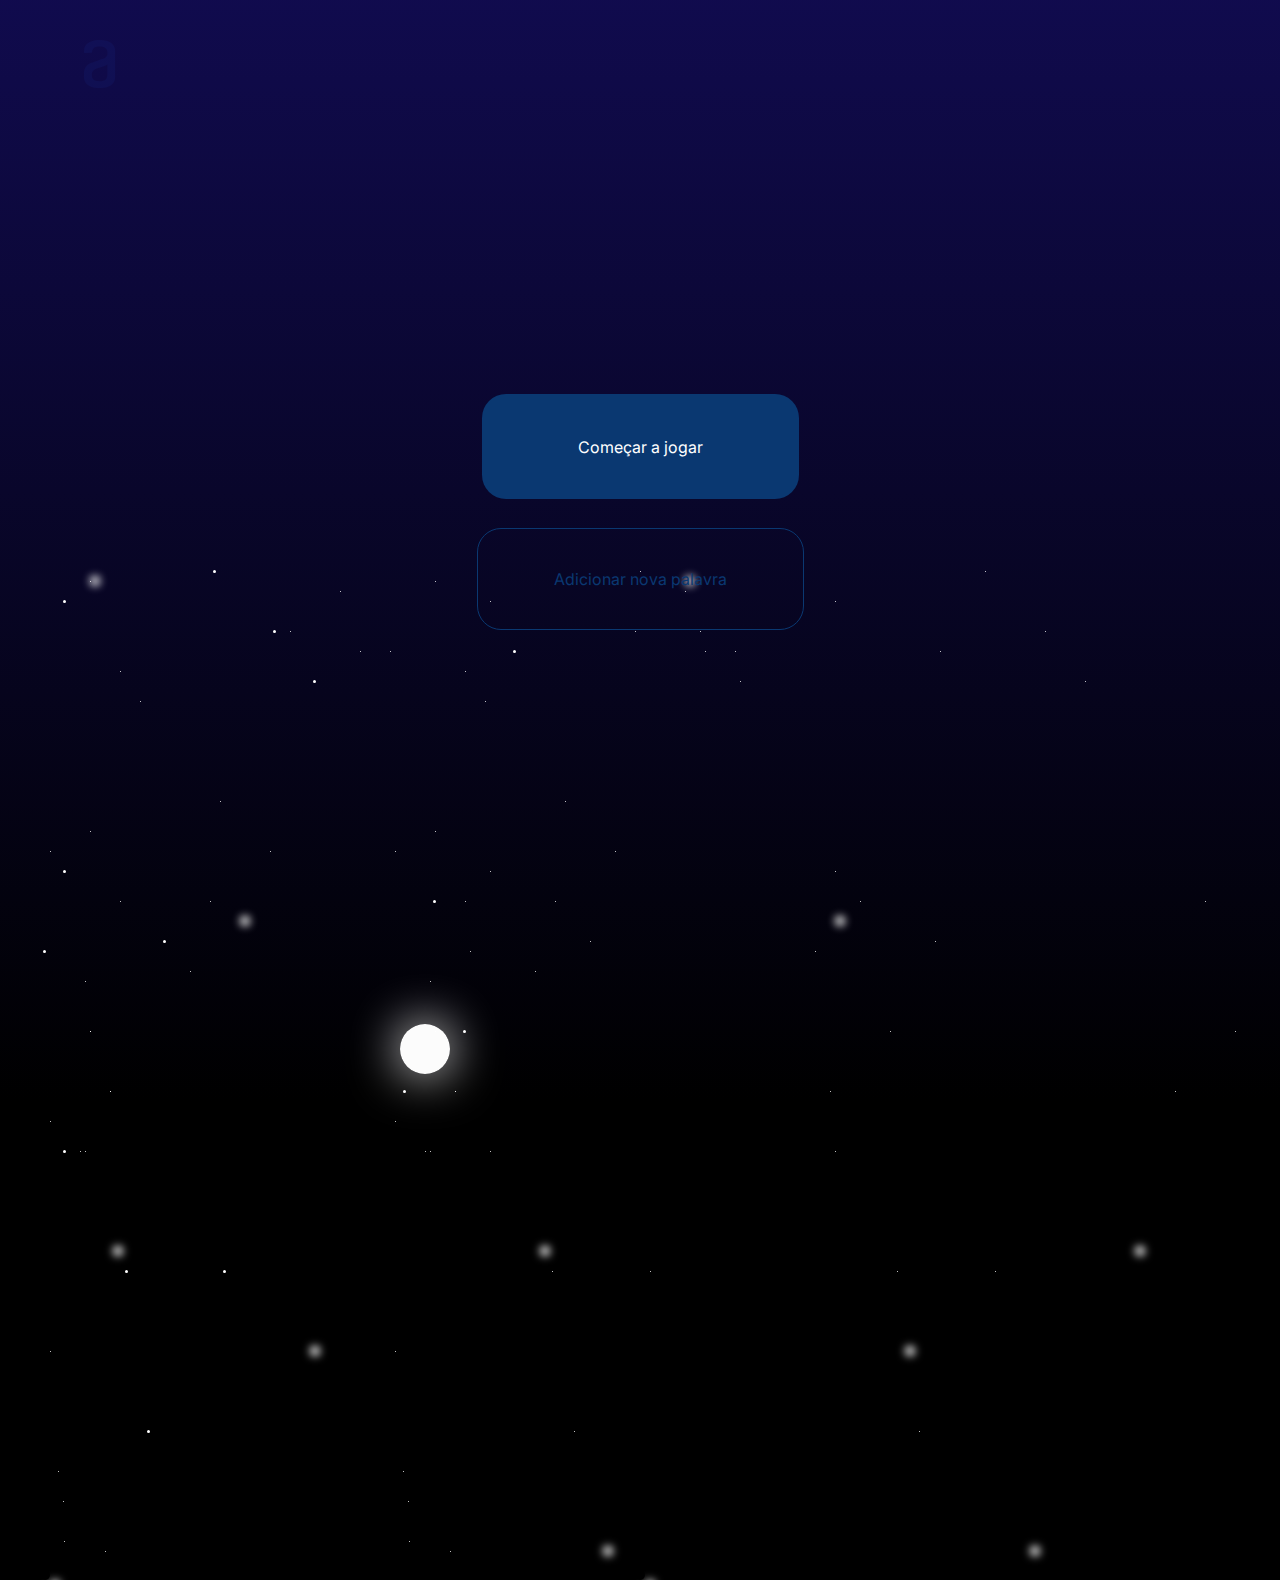
==== index.html @ 5ab91a94 "Criada jogo da forca" ====
<!DOCTYPE html>
<html lang="PT-br">
<head>
    <meta charset="UTF-8">
    <meta http-equiv="X-UA-Compatible" content="IE=edge">
    <meta name="viewport" content="width=device-width, initial-scale=1.0">
    <link href="https://fonts.googleapis.com/css2?family=Inter&display=swap" rel="stylesheet">
    <link rel="stylesheet" href="style.css" >
    <link rel="stylesheet" href="ceu.css" >
    <link rel="stylesheet" href="teclado.css" >
    <title>Jogo da Forca</title>
</head>
<body>
    <img src="images/logo.svg" class="logo">
    <div class="container" >
        <div class="lua" ></div>
        <div class="stars" ></div>
        <div class="stars2" ></div>
        <div class="stars3" ></div>
        <div class="starsBig" ></div>
        <div class="starsBig2" ></div>
        <div class="starsBig3" ></div>
        <div id="aparece-forca" class="canvas" display="none">
            <canvas id="forca" height="860px" width="1200" display="none"></canvas>
            <div class="sublinhado"></div>
            
        </div>
        <div id="area">
            <button class="onTeclado" title="Mostrar ">&#9000; &#9660;</button>
            <button class="offTeclado " title="Ocultar ">&#9000; &#9650;</button>
            
        </div>
        <form action="" method="post" id="formularios">
          
            <fieldset id="teclado">
                    
                    <fieldset>
                            <input type="button" name="Q" value="Q" />
                            <input type="button" name="W" value="W" />
                            <input type="button" name="E" value="E" />
                            <input type="button" name="R" value="R" />
                            <input type="button" name="T" value="T" />
                            <input type="button" name="Y" value="Y" />
                            <input type="button" name="U" value="U" />
                            <input type="button" name="I" value="I" />
                            <input type="button" name="O" value="O" />
                            <input type="button" name="P" value="P" />
                    </fieldset>
                    <fieldset>
                            <input type="button" name="A" value="A" />
                            <input type="button" name="S" value="S" />
                            <input type="button" name="D" value="D" />
                            <input type="button" name="F" value="F" />
                            <input type="button" name="G" value="G" />
                            <input type="button" name="H" value="H" />
                            <input type="button" name="J" value="J" />
                            <input type="button" name="K" value="K" />
                            <input type="button" name="L" value="L" />
                    </fieldset>
                    <fieldset>                      
                            <input type="button" name="Z" value="Z" />
                            <input type="button" name="X" value="X" />
                            <input type="button" name="C" value="C" />
                            <input type="button" name="V" value="V" />                      
                            <input type="button" name="B" value="B" />
                            <input type="button" name="N" value="N" />
                            <input type="button" name="M" value="M" />
                    </fieldset>
            </fieldset>
           
        </form>
        <div class="buttom1">Adicionar nova palavra</div>
        <div class="buttom2">Começar a jogar</div>
    </div>
    <script src="script.js"></script>
    <script src="teclado.js"></script>

</body>
</html>
---- style.css ----
* {
    box-sizing: border-box;
    
}

body {
    margin: 0;
    padding: 0;
    background-color: #000;
   
}
.logo {
    position: absolute;
    left: 40px;
    top: 40px;
}

.container {
    display: flex;
    justify-content: center;
    flex-direction: column;
    align-items: center;
    font-family: 'Inter', sans-serif;
    position: relative;
    min-width: 1200px;
    min-height: 1024px;
    padding: 119px;
    background:  linear-gradient(rgba(18, 12, 86, 0.9), rgba(0, 0, 0, 0.9));
    
}

  
.buttom1 {
    display: flex;
    flex-direction: row;
    padding: 24px;
    align-items: center;
    justify-content: center;
    position: absolute;
    width: 327px;
    height: 102px;
    top: 528px;
    color: #0a3871;
    border: 1px solid #0a3871;
    border-radius: 24px;
    cursor: pointer;
}
.buttom2 {
    display: flex;
    flex-direction: row;
    padding: 24px;
    align-items: center;
    justify-content: center;
    position: absolute;
    width: 317px;
    height: 105px;
    top: 394px;
    color: #fff;
    background-color:  #0a3871;;
    border-radius: 24px;
    cursor: pointer;
}
.action {
    display: flex;
    position: absolute;
    flex-direction: row;
    align-items: flex-start;
    padding: 0;
    width: 688px;
    height: 67px;
    bottom: 53px;
    left: calc(100%/2 - (344px));
    justify-content: space-between;
}
.buttomNew1 {
    position: static;
    display: flex;
    flex-direction: row;
    align-items: center;
    justify-content: center;
    width: 332px;
    height: 67px;
    border-radius: 24px;
    border: 1px solid #0a3871;
    color: #0a3871;
    cursor: pointer;
    order: 1;
    
    
}
.buttomNew2 {
    position: static;
    display: flex;
    flex-direction: row;
    align-items: center;
    justify-content: center;
    width: 332px;
    height: 67px;
    border-radius: 24px;
    background-color: #0a3871;
    color: #fff;
    cursor: pointer;
    order: 0;
   
    
}
.buttomNew3 {
    position: static;
    display: flex;
    flex-direction: row;
    align-items: center;
    justify-content: center;
    width: 332px;
    height: 67px;
    border-radius: 24px;
    border: 1px solid #0a3871;
    color: #0a3871;
    cursor: pointer;
    order: 1;
   
    
}
.buttomNew4 {
    position: static;
    display: flex;
    flex-direction: row;
    align-items: center;
    justify-content: center;
    width: 332px;
    height: 67px;
    border-radius: 24px;
    background-color: #0a3871;
    color: #fff;
    cursor: pointer;
    order: 0;
   
}

.aviso {
    display: none;
    align-items: center;
    justify-content: space-between;
    position: absolute;
    width: 145px;
    height: 18px;
    color: #0a3871;
    left: calc(100%/2 - (344px));
    top: 667px;
}
.adicionar_palavra {
    display: none;
    position: absolute;
    width: 413px;
    height: 48px;
    left: 376px;
    top: 256px;

    font-family: 'Inter';
    font-style: normal;
    font-weight: 400;
    font-size: 31px;
    line-height: 150%;
    color: #0a3871;
    border: none;
    outline: none;
    background: transparent;
    
}
input::placeholder {
    color: #0a3871;
}
.text {
    display: none;
    position: absolute;
    font-size: 12px;
    color: #f00;
    align-items: center;
    height: 30px;
    order: 1;
    background: #ccc;
    top: 220px;
    left: 240px;
}






@media (min-width: 320px) and (max-width: 425px) {
    .container {
        min-width: 680px;
        min-height: 554px;
    }
    canvas {
        width: 591px;
        height: 500px;
        top: 95px;
        position: absolute;
        left: calc(100%/2 - (255px));
    }
    #area {
        position: absolute;
        top: 720px;
    }
    #formularios {
        position: absolute;
        top: 740px;
    }
    #teclado {
        width: 494px;
    }
    .action {
        align-items: center;
        flex-direction: column;
        height: 150px;
        top: 535px;
    }
    .buttom1 {
        left: auto;
    }
    .buttom2 {
        left: auto;
    }
    .aviso {
        left: calc(100%/2 - (172px));
        top: 592px;
    }
    .adicionar_palavra {
        left: 0;
    }
}
---- ceu.css ----
.stars {
    position: absolute;
    content: "";
    left: calc(100%/6 - (600px));
    width: 3px;
    height: 3px;
    border-radius: 50%;
    box-shadow: 50px 30px white,
    250px 80px white,
    80px 120px white,
    600px 20px white,
    700px 130px white,
    450px 50px white,
    350px 100px white,
    900px 100px white,

    100px 150px white,
    50px 280px white,
    300px 40px white,
    550px 390px white,
    320px 100px white,
    230px 300px white,
    820px 350px white,

    180px 250px white,
    150px 420px white,
    660px 80px white,
    790px 540px white,
    450px 320px white,
    430px 400px white,
    850px 480px white,

    
    170px 350px white,
    50px 480px white,
    10px 300px white,
    70px 540px white,
    450px 600px white,
    610px 720px white,
    534px 880px white,

    80px 350px white,
    50px 480px white,
    10px 570px white,
    70px 540px white,
    45px 600px white,
    512px 720px white,
    24px 990px white,

    649px 1100px white,
    40px 600px white,
    10px 800px white,
    23px 950px white,
    45px 430px white,
    18px 920px white,
    65px 1000px white;

    animation: anim-stars 20s linear infinite;
}

.stars::after {
    content: "";
    position: absolute;
    top: 1024px;
    width: 3px;
    height: 3px;
    border-radius: 50%;
    box-shadow: 50px 30px white,
    250px 80px white,
    80px 120px white,
    600px 20px white,
    700px 130px white,
    450px 50px white,
    350px 100px white,
    900px 100px white,

    100px 150px white,
    50px 280px white,
    300px 40px white,
    550px 390px white,
    320px 100px white,
    230px 300px white,
    820px 350px white,

    180px 250px white,
    150px 420px white,
    660px 80px white,
    790px 540px white,
    450px 320px white,
    430px 400px white,
    850px 480px white,

    
    170px 350px white,
    50px 480px white,
    10px 300px white,
    70px 540px white,
    450px 600px white,
    610px 720px white,
    534px 880px white,

    80px 350px white,
    50px 480px white,
    10px 570px white,
    70px 540px white,
    45px 600px white,
    512px 720px white,
    24px 990px white,

    649px 1100px white,
    40px 600px white,
    10px 800px white,
    23px 950px white,
    45px 430px white,
    18px 920px white;
   
}

.stars2 {
    position: absolute;
    content: "";
    left: calc(100%/2 - (600px));
    width: 1px;
    height: 1px;
    border-radius: 50%;
    box-shadow: 50px 30px white,
    250px 80px white,
    80px 120px white,
    600px 20px white,
    700px 130px white,
    450px 50px white,
    350px 100px white,
    900px 100px white,

    100px 150px white,
    50px 280px white,
    300px 40px white,
    550px 390px white,
    320px 100px white,
    230px 300px white,
    820px 350px white,

    180px 250px white,
    150px 420px white,
    660px 80px white,
    790px 540px white,
    450px 320px white,
    430px 400px white,
    850px 480px white,

    
    170px 350px white,
    50px 480px white,
    10px 300px white,
    70px 540px white,
    450px 600px white,
    610px 720px white,
    534px 880px white,

    80px 350px white,
    50px 480px white,
    10px 570px white,
    70px 540px white,
    45px 600px white,
    512px 720px white,
    24px 990px white,

    649px 1100px white,
    40px 600px white,
    10px 800px white,
    23px 950px white,
    45px 430px white,
    18px 920px white,
    65px 1000px white;

    animation: anim-stars 20s linear infinite;
}

.stars2::after {
    content: "";
    position: absolute;
    top: 1024px;
    width: 1px;
    height: 1px;
    border-radius: 50%;
    box-shadow: 50px 30px white,
    250px 80px white,
    80px 120px white,
    600px 20px white,
    700px 130px white,
    450px 50px white,
    350px 100px white,
    900px 100px white,

    100px 150px white,
    50px 280px white,
    300px 40px white,
    550px 390px white,
    320px 100px white,
    230px 300px white,
    820px 350px white,

    180px 250px white,
    150px 420px white,
    660px 80px white,
    790px 540px white,
    450px 320px white,
    430px 400px white,
    850px 480px white,

    
    170px 350px white,
    50px 480px white,
    10px 300px white,
    70px 540px white,
    450px 600px white,
    610px 720px white,
    534px 880px white,

    80px 350px white,
    50px 480px white,
    10px 570px white,
    70px 540px white,
    45px 600px white,
    512px 720px white,
    24px 990px white,

    649px 1100px white,
    40px 600px white,
    10px 800px white,
    23px 950px white,
    45px 430px white,
    18px 920px white;
   
}
.stars3 {
    position: absolute;
    content: "";
    left: calc(100%/1.3 - (600px));
    width: 1px;
    height: 1px;
    border-radius: 50%;
    box-shadow: 50px 30px white,
    250px 80px white,
    80px 120px white,
    600px 20px white,
    700px 130px white,
    450px 50px white,
    350px 100px white,
    900px 100px white,

    100px 150px white,
    50px 280px white,
    300px 40px white,
    550px 390px white,
    320px 100px white,
    230px 300px white,
    820px 350px white,

    180px 250px white,
    150px 420px white,
    660px 80px white,
    790px 540px white,
    450px 320px white,
    430px 400px white,
    850px 480px white,

    
    170px 350px white,
    50px 480px white,
    10px 300px white,
    70px 540px white,
    450px 600px white,
    610px 720px white,
    534px 880px white,

    80px 350px white,
    50px 480px white,
    10px 570px white,
    70px 540px white,
    45px 600px white,
    512px 720px white,
    24px 990px white,

    649px 1100px white,
    40px 600px white,
    10px 800px white,
    23px 950px white,
    45px 430px white,
    18px 920px white,
    65px 1000px white;

    animation: anim-stars 20s linear infinite;
}

.stars3::after {
    content: "";
    position: absolute;
    top: 1024px;
    width: 1px;
    height: 1px;
    border-radius: 50%;
    box-shadow: 50px 30px white,
    250px 80px white,
    80px 120px white,
    600px 20px white,
    700px 130px white,
    450px 50px white,
    350px 100px white,
    900px 100px white,

    100px 150px white,
    50px 280px white,
    300px 40px white,
    550px 390px white,
    320px 100px white,
    230px 300px white,
    820px 350px white,

    180px 250px white,
    150px 420px white,
    660px 80px white,
    790px 540px white,
    450px 320px white,
    430px 400px white,
    850px 480px white,

    
    170px 350px white,
    50px 480px white,
    10px 300px white,
    70px 540px white,
    450px 600px white,
    610px 720px white,
    534px 880px white,

    80px 350px white,
    50px 480px white,
    10px 570px white,
    70px 540px white,
    45px 600px white,
    512px 720px white,
    24px 990px white,

    649px 1100px white,
    40px 600px white,
    10px 800px white,
    23px 950px white,
    45px 430px white,
    18px 920px white;
   
}

.starsBig {
    content: "";
    position: absolute;
    left: calc(100%/6 - (600px));
    width: 10px;
    height: 10px;
    border-radius: 50%;
    box-shadow: 50px 30px  8px white,
    200px 370px  8px white,
    270px 800px  8px white,
    500px 700px  8px white,
    990px 1000px  8px white;
    animation: anim-stars 5s linear infinite;
}
.starsBig::after {
    content: "";
    position: absolute;
    top: 1024px;
    width: 10px;
    height: 10px;
    border-radius: 50%;
    box-shadow: 10px 10px  8px white,
    200px 370px  8px white,
    270px 800px  8px white,
    500px 700px  8px white,
    990px 1000px  8px white;
    
}
.starsBig2 {
    content: "";
    position: absolute;
    left: calc(100%/2 - (600px));
    width: 10px;
    height: 10px;
    border-radius: 50%;
    box-shadow: 50px 30px  8px white,
    200px 370px  8px white,
    270px 800px  8px white,
    500px 700px  8px white,
    990px 1000px  8px white;
    animation: anim-stars 5s linear infinite;
}
.starsBig2::after {
    content: "";
    position: absolute;
    top: 1024px;
    width: 10px;
    height: 10px;
    border-radius: 50%;
    box-shadow: 10px 10px  8px white,
    200px 370px  8px white,
    270px 800px  8px white,
    500px 700px  8px white,
    990px 1000px  8px white;
    
}
.starsBig3 {
    content: "";
    position: absolute;
    width: 10px;
    height: 10px;
    border-radius: 50%;
    box-shadow: 50px 30px  8px white,
    200px 370px  8px white,
    270px 800px  8px white,
    500px 700px  8px white,
    990px 1000px  8px white;
    animation: anim-stars 5s linear infinite;
}
.starsBig3::after {
    content: "";
    position: absolute;
    top: 1024px;
    width: 10px;
    height: 10px;
    border-radius: 50%;
    box-shadow: 10px 10px  8px white,
    200px 370px  8px white,
    270px 800px  8px white,
    500px 700px  8px white,
    990px 1000px  8px white;
    
}




.lua {
    content: "";
    position: absolute;
    width: 50px;
    height: 50px;
    border-radius: 50%;
    background-color: rgba(255, 255, 255, 0.99);
    box-shadow: 0px 0px 50px white;
    top: 1024px;
    left: 400px;
    animation: anim-stars 200s linear infinite;
} 


@keyframes anim-stars {
    
    from {
        transform: translatey(0px);
        
    }
    to {
        transform: translatey(-1200px);
        
    }
}

@keyframes anim-lua {
    from {
        transform: translatey(0px);
        
    }
    to {
        transform: translatey(-1200px);
    }
}

@media (min-width: 320px) and (max-width: 425px) {
    .lua {
        left: 360px;
    }
}
---- teclado.css ----
* { margin: 0; 
    padding: 0;
    border: 0; 
}
#area{
    display: none;
}
#formularios {
    display: none;
    text-align: center;
    
    flex-direction: column;
}
.onTeclado {
    width: 60px;
    height: 20px;
    box-shadow: 0  3px 0 rgba(133, 117, 144, 0.7);
}
.onTeclado:hover{
    background: #ccc;
    box-shadow: 0  3px 0 rgba(133, 117, 144, 0.7);
}
.onTeclado:active {
    position: relative;
    top: 5px;
    box-shadow: none;
}
.offTeclado {
    width: 60px;
    height: 20px;
}
.offTeclado:hover {
    background: #ccc;
    box-shadow: 0  3px 0 rgba(133, 117, 144, 0.7);
}
.offTeclado:active {
    position: relative;
    top: 5px;
    box-shadow: none;
}
input { 
    background: #fff; 
    border: 1px solid #ccc;
    padding: 20px;
    box-shadow: 0  3px 0 rgba(133, 117, 144, 0.7);

}
input:hover {
    background: #ccc;
    box-shadow: 0  5px 0 rgba(99, 47, 134, 0.7);
}
input:active {
    position: relative;
    top: 5px;
    box-shadow: none;
}
#teclado { 
    width: 800px; 
}
#teclado fieldset { 
    width: 942px; 
    text-align: center; 
    float: left; 
    margin: 2px; 
}

fieldset { 
    margin: 5px; 
}
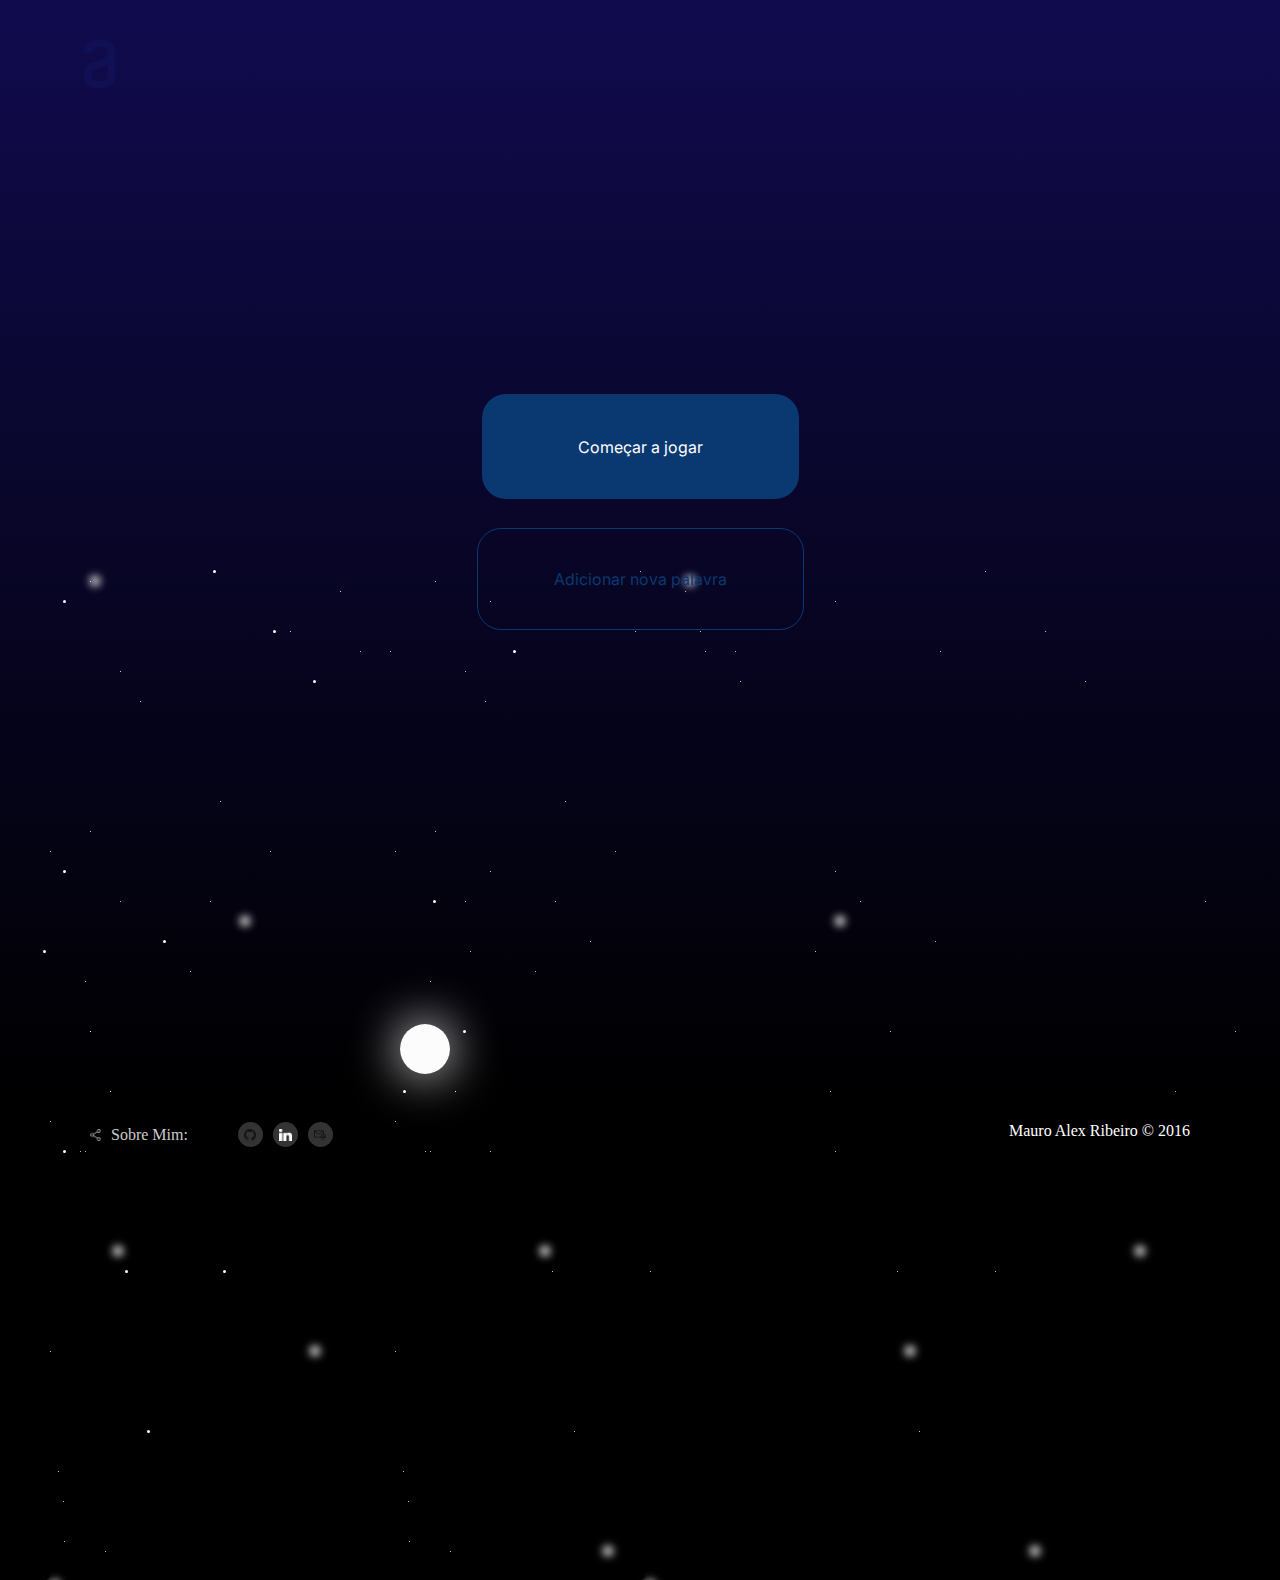
==== commit e8ae2a9c: "modificado'index.html' 'style.css' e criado 'footer'" ====
--- a/index.html
+++ b/index.html
@@ -75,5 +75,21 @@
     <script src="script.js"></script>
     <script src="teclado.js"></script>
 
+    <footer>
+
+        <div class="footer-conteudo social">
+            <div class="footer-share">
+                <div class="section-social-share"><img src="images/share.png" />sobre mim: </div>
+                <a href="https://github.com/Alex8591" title="github" target="_blank" ><img src="images/GitHub..png" /></a>
+                <a href="https://linkedin.com/in/mauro-alex-ribeiro-147002239" title="linkdin" target="_blank" ><img src="images/linkedin.png" /></a>
+                <a href="mailto:ribeiromauroalex@gmail.com" title="email" target="_blank" ><img src="images/email.png" /></a>
+                
+            </div>
+           
+        </div>
+
+        <div class="footer-copy">mauro alex ribeiro &copy; 2016</div>
+    </footer>
+
 </body>
 </html>--- a/style.css
+++ b/style.css
@@ -183,6 +183,65 @@
 }
 
 
+footer {
+    background-color: #000;
+    padding: 20px;
+    max-width: 1140px;
+    margin: auto;
+    color: #fff;
+    display: flex;
+}
+
+.footer-conteudo.social {
+    display: flex;
+    flex-direction: column;
+    padding-bottom: 10px;
+    justify-content: space-between;
+    
+}
+.footer-conteudo{
+    flex: 1;
+    
+}
+.footer-share {
+    display: flex;
+    text-transform: capitalize;
+}
+.section-social-share {
+    display: flex;
+    align-items: center;
+    margin-right: 50px;
+    color: #ccc;
+}
+.section-social-share img {
+    margin-right: 10px;
+}
+.footer-share a {
+    background-color: #333;
+    width: 25px;
+    height: 25px;
+    display: flex;
+    align-items: center;
+    justify-content: center;
+    border-radius: 13px;
+    margin-right: 10px;
+}
+.footer-share a:hover {
+    background-color: #b28756;
+}
+.footer-share img {
+    height: 12px;
+}
+
+.footer-copy {
+    text-transform: capitalize;
+    position: relative;
+    color: #fff;
+    display: flex;
+}
+
+
+
 
 
 
@@ -190,7 +249,7 @@
 @media (min-width: 320px) and (max-width: 425px) {
     .container {
         min-width: 680px;
-        min-height: 554px;
+        min-height: 796px;
     }
     canvas {
         width: 591px;
@@ -229,4 +288,23 @@
     .adicionar_palavra {
         left: 0;
     }
+
+    
+    footer {
+        padding-top: 13px;
+        justify-content: flex-end;
+        flex-direction: column;
+        align-items: center;
+        min-width: 680px;
+    }
+    .footer-conteudo.social {
+        padding-top: 30px;
+        padding-bottom: 25px;
+    }
+    .footer-copy {
+        justify-content: center;
+        margin-top: 15px;
+    }
+    
+    
 }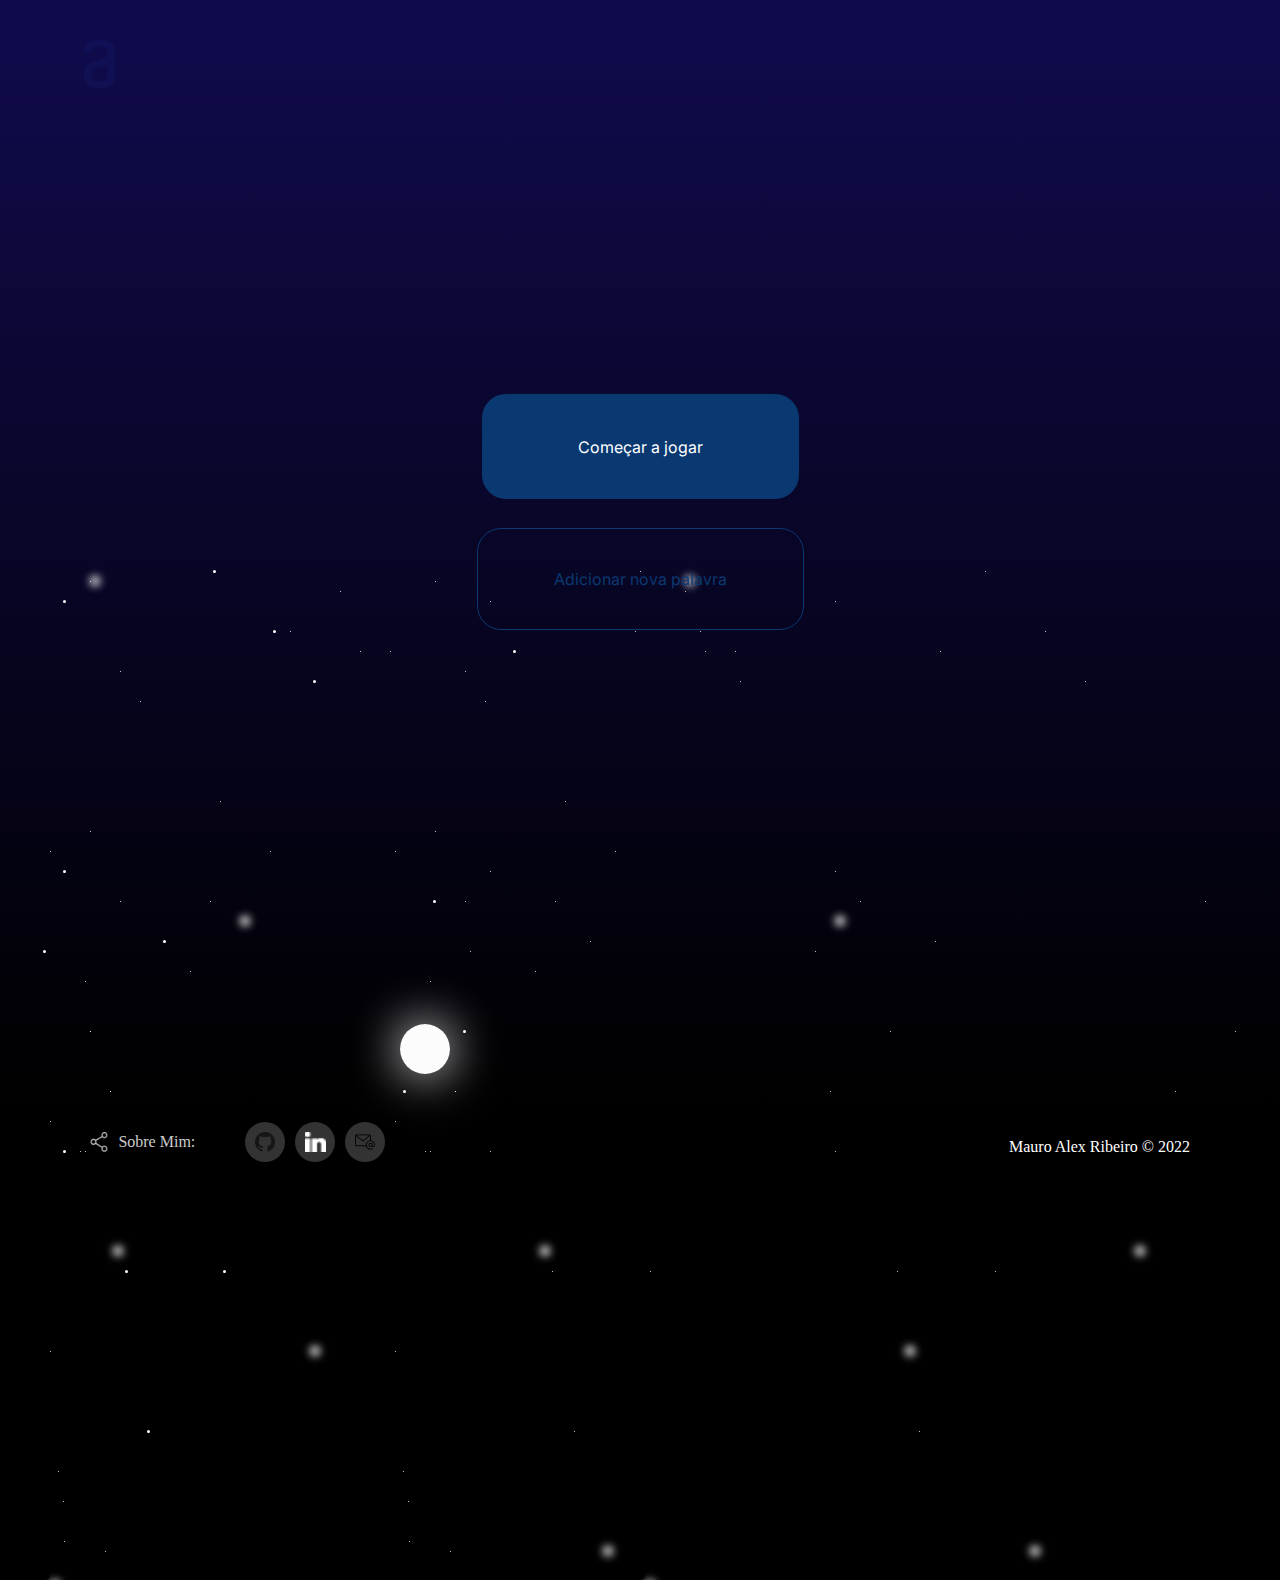
==== commit 8003d612: "modificado 'index.html' 'style.css'" ====
--- a/index.html
+++ b/index.html
@@ -88,7 +88,7 @@
            
         </div>
 
-        <div class="footer-copy">mauro alex ribeiro &copy; 2016</div>
+        <div class="footer-copy">mauro alex ribeiro &copy; 2022</div>
     </footer>
 
 </body>
--- a/style.css
+++ b/style.css
@@ -218,19 +218,19 @@
 }
 .footer-share a {
     background-color: #333;
-    width: 25px;
-    height: 25px;
-    display: flex;
-    align-items: center;
-    justify-content: center;
-    border-radius: 13px;
+    width: 40px;
+    height: 40px;
+    display: flex;
+    align-items: center;
+    justify-content: center;
+    border-radius: 20px;
     margin-right: 10px;
 }
 .footer-share a:hover {
-    background-color: #b28756;
+    background-color: #0a3871;
 }
 .footer-share img {
-    height: 12px;
+    height: 20px;
 }
 
 .footer-copy {
@@ -238,6 +238,7 @@
     position: relative;
     color: #fff;
     display: flex;
+    align-items: center;
 }
 
 
@@ -303,7 +304,7 @@
     }
     .footer-copy {
         justify-content: center;
-        margin-top: 15px;
+        margin-top:70px;
     }
     
     
